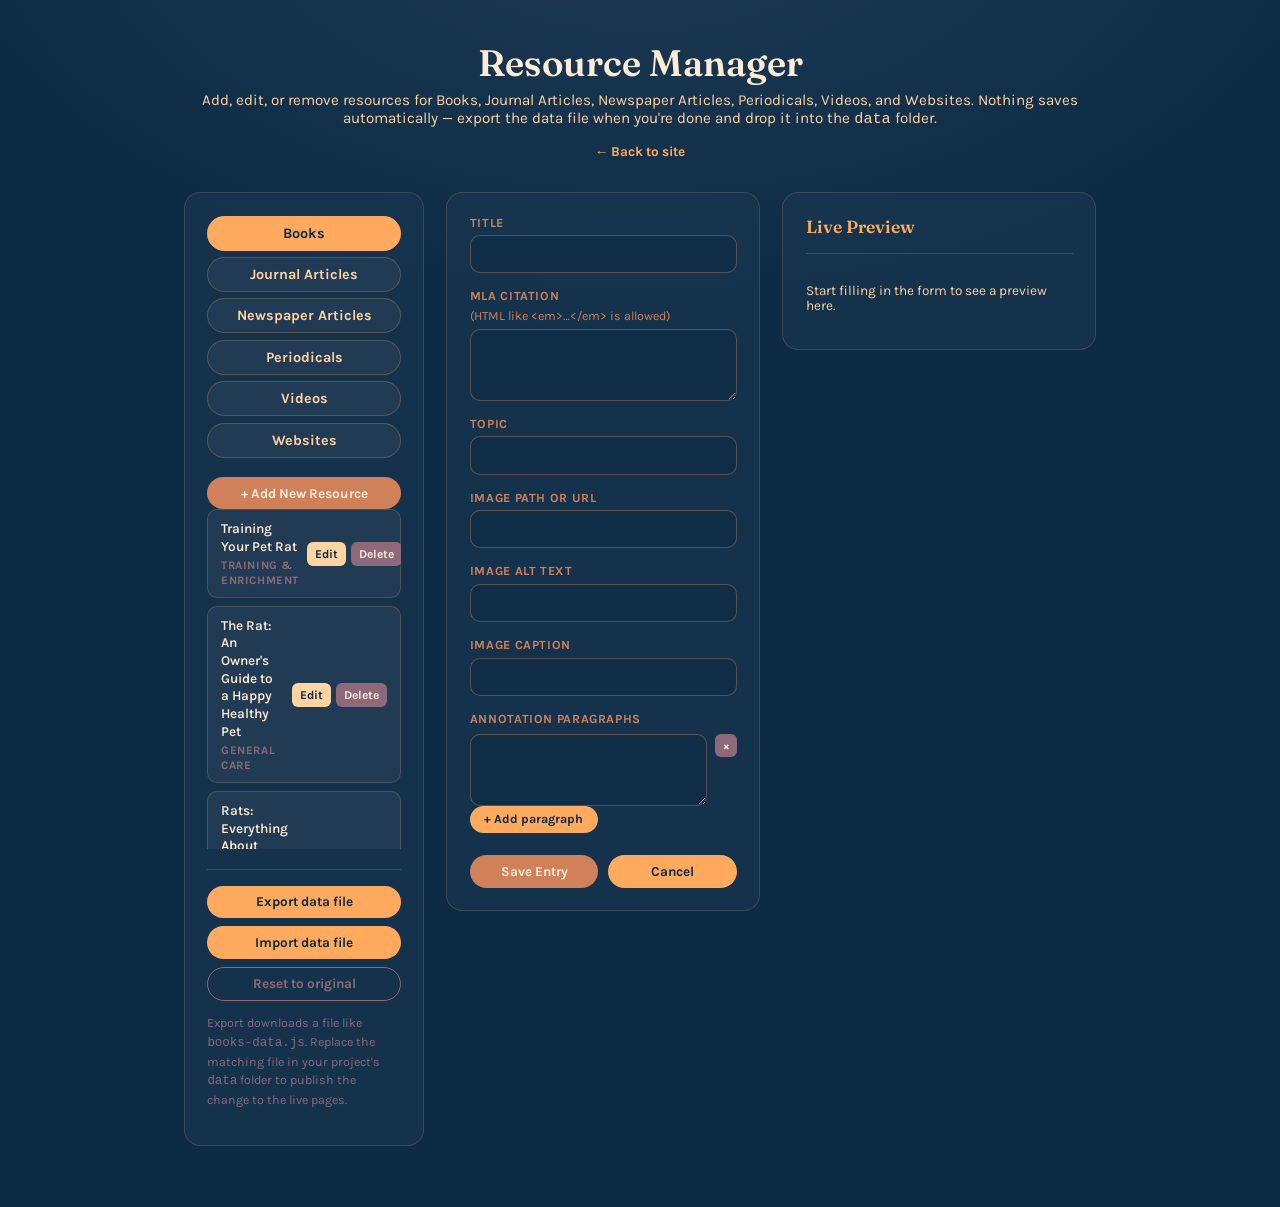
==== admin.html @ e924c76f "Add files via upload initial upload" ====
<!DOCTYPE html>
<html lang="en">
<head>
<meta charset="UTF-8">
<meta name="viewport" content="width=device-width, initial-scale=1.0">
<title>Resource Manager - Pet Rats & Working Rats</title>
<link rel="preconnect" href="https://fonts.googleapis.com">
<link rel="preconnect" href="https://fonts.gstatic.com" crossorigin>
<link href="https://fonts.googleapis.com/css2?family=Fraunces:opsz,wght@9..144,500;9..144,600;9..144,700&family=Karla:wght@400;500;700&display=swap" rel="stylesheet">
<link rel="stylesheet" href="styles.css">
<link rel="stylesheet" href="admin.css">
</head>
<body>

<div class="page">

  <div class="admin-header">
    <h1>Resource Manager</h1>
    <p>Add, edit, or remove resources for Books, Journal Articles, Newspaper Articles, Periodicals, Videos, and Websites. Nothing saves automatically &mdash; export the data file when you're done and drop it into the <code>data</code> folder.</p>
    <a href="index.html">&larr; Back to site</a>
  </div>

  <div class="admin-layout">

    <aside class="admin-sidebar">

      <div class="category-tabs" id="category-tabs">
        <button type="button" class="cat-tab active" data-cat="books">Books</button>
        <button type="button" class="cat-tab" data-cat="articles">Journal Articles</button>
        <button type="button" class="cat-tab" data-cat="newspaper">Newspaper Articles</button>
        <button type="button" class="cat-tab" data-cat="periodicals">Periodicals</button>
        <button type="button" class="cat-tab" data-cat="videos">Videos</button>
        <button type="button" class="cat-tab" data-cat="websites">Websites</button>
      </div>

      <button type="button" id="add-new-btn" class="admin-btn primary">+ Add New Resource</button>

      <ul class="entry-list" id="entry-list"></ul>

      <div class="admin-actions">
        <button type="button" id="export-btn" class="admin-btn">Export data file</button>
        <label class="admin-btn file-label">
          Import data file
          <input type="file" id="import-input" accept=".js" hidden>
        </label>
        <button type="button" id="reset-btn" class="admin-btn danger">Reset to original</button>
      </div>

      <p class="admin-note">
        Export downloads a file like <code>books-data.js</code>. Replace the matching file in
        your project's <code>data</code> folder to publish the change to the live pages.
      </p>

    </aside>

    <main class="admin-form-panel">
      <form id="entry-form">

        <label for="f-title">Title
          <input type="text" id="f-title" required>
        </label>

        <label for="f-citation">MLA Citation <span style="font-weight:400; text-transform:none; letter-spacing:normal;">(HTML like &lt;em&gt;&hellip;&lt;/em&gt; is allowed)</span>
          <textarea id="f-citation" rows="3" required></textarea>
        </label>

        <label for="f-topic">Topic
          <input type="text" id="f-topic" required>
        </label>

        <label for="f-image">Image path or URL
          <input type="text" id="f-image" required>
        </label>

        <label for="f-alt">Image alt text
          <input type="text" id="f-alt" required>
        </label>

        <label for="f-caption">Image caption
          <input type="text" id="f-caption" required>
        </label>

        <div>
          <label style="margin-bottom:0.5rem;">Annotation paragraphs</label>
          <div id="paragraph-list"></div>
          <button type="button" id="add-paragraph-btn" class="admin-btn small">+ Add paragraph</button>
        </div>

        <div class="form-buttons">
          <button type="submit" class="admin-btn primary">Save Entry</button>
          <button type="button" id="cancel-btn" class="admin-btn">Cancel</button>
        </div>

      </form>
    </main>

    <section class="admin-preview">
      <h2>Live Preview</h2>
      <div id="preview-container"></div>
    </section>

  </div>

</div>

<script src="data/books-data.js"></script>
<script src="data/articles-data.js"></script>
<script src="data/newspaper-data.js"></script>
<script src="data/periodicals-data.js"></script>
<script src="data/videos-data.js"></script>
<script src="data/websites-data.js"></script>
<script src="resource-render.js"></script>
<script src="admin.js"></script>

</body>
</html>
---- styles.css ----
:root{
    --ink-deep:      #0d2b45;
    --ink-slate:     #203c56;
    --plum:          #544e68;
    --mauve:         #8d697a;
    --clay:          #d08159;
    --amber:         #ffaa5e;
    --peach:         #ffd4a3;
    --cream:         #ffecd6;
  }

  *{ box-sizing:border-box; }

  html,body{
    margin:0;
    padding:0;
    min-height:100vh;
    background:
      radial-gradient(1200px 700px at 50% -10%, var(--ink-slate) 0%, var(--ink-deep) 60%),
      var(--ink-deep);
    color: var(--cream);
    font-family:'Karla', sans-serif;
    display:flex;
    justify-content:center;
  }

  .page{
    width:100%;
    max-width:960px;
    margin:0 auto;
    padding:2.5rem 1.5rem 4rem;
  }

  h1,h2,h3,
  .brand,
  .nav a{
    font-family:'Fraunces', serif;
  }

  /* ---------- Header / hero image ---------- */

  .hero{
    position:relative;
    width:100%;
    height:clamp(280px, 44vw, 500px);
    border-radius:22px;
    overflow:hidden;
    box-shadow: 0 20px 45px -18px rgba(0,0,0,0.65);
    border:1px solid rgba(255,212,163,0.15);
  }

  .hero img{
    width:100%;
    height:100%;
    object-fit:cover;
    object-position: 30% 50%;
    display:block;
    filter: saturate(1.05) contrast(1.02);
  }

  .hero::after{
    content:"";
    position:absolute;
    inset:0;
    background: linear-gradient(
      to top,
      rgba(13,43,69,0.95) 0%,
      rgba(13,43,69,0.75) 22%,
      rgba(13,43,69,0.15) 55%,
      rgba(13,43,69,0) 75%
    );
  }

  .hero-title{
    position:absolute;
    left:0;
    right:0;
    bottom:0;
    padding: 2.4rem 2rem 1.4rem;
    z-index:2;
    text-align:center;
  }

  .hero-title .eyebrow{
    display:inline-block;
    font-family:'Karla', sans-serif;
    font-weight:700;
    letter-spacing:0.18em;
    text-transform:uppercase;
    font-size:0.7rem;
    color: var(--amber);
    margin-bottom:0.6rem;
  }

  .hero-title h1{
    margin:0;
    font-weight:600;
    font-size: clamp(1.9rem, 4.4vw, 2.9rem);
    line-height:1.1;
    color: var(--cream);
    text-shadow: 0 2px 18px rgba(0,0,0,0.5);
  }

  .hero-title .sub{
    margin:0.55rem 0 0;
    font-family:'Karla', sans-serif;
    font-size:0.95rem;
    color: var(--peach);
    opacity:0.9;
  }

  /* ---------- Navigation ---------- */

  nav.nav{
    display:flex;
    justify-content:center;
    align-items:center;
    flex-wrap:wrap;
    gap: 0.3rem;
    margin: 1.5rem auto 0;
    padding: 0.5rem;
    max-width: fit-content;
    background: rgba(255,236,214,0.05);
    border: 1px solid rgba(255,170,94,0.25);
    border-radius: 999px;
  }

  .nav a{
    position:relative;
    display:inline-block;
    padding: 0.55rem 1.1rem;
    color: var(--peach);
    text-decoration:none;
    font-weight:600;
    font-size:0.98rem;
    letter-spacing:0.01em;
    border-radius:999px;
    transition: color 0.2s ease, background 0.2s ease;
  }

  .nav a:hover,
  .nav a:focus-visible{
    color: var(--ink-deep);
    background: var(--amber);
    outline: none;
  }

  .nav a:focus-visible{
    box-shadow: 0 0 0 3px var(--ink-deep), 0 0 0 5px var(--amber);
  }

  .nav .current{
    color: var(--ink-deep);
    background: var(--cream);
  }

  /* ---------- Claw-mark divider (signature element) ---------- */

  .scratch-divider{
    display:flex;
    justify-content:center;
    gap: 1.4rem;
    margin: 2.4rem 0 2.1rem;
    opacity:0.85;
  }
  .scratch-divider span{
    width:2px;
    height: 22px;
    border-radius: 2px;
    background: linear-gradient(to bottom, transparent, var(--mauve) 30%, var(--clay) 70%, transparent);
    transform: rotate(8deg);
  }
  .scratch-divider span:nth-child(2){ height:30px; transform: rotate(-3deg); }
  .scratch-divider span:nth-child(3){ height:18px; transform: rotate(14deg); }
  .scratch-divider span:nth-child(4){ height:26px; transform: rotate(-10deg); }

  /* ---------- Main content ---------- */

  body.page-index main.content{
    background:none;
    border:none;
    padding:0;
    display:grid;
    grid-template-columns: minmax(0, 1.8fr) minmax(0, 1fr);
    gap: 2.2rem;
    align-items:start;
  }

  body.page-index main.content::after{
    content:none;
  }

  .col{
    background: rgba(32,60,86,0.45);
    border: 1px solid rgba(141,105,122,0.35);
    border-radius: 16px;
    padding: 1.8rem 1.9rem;
  }

  .col.aside{
    background: rgba(84,78,104,0.28);
    border-color: rgba(208,129,89,0.3);
  }

  .col h2{
    margin:0 0 0.3rem;
    font-weight:600;
    font-size:1.5rem;
    color: var(--cream);
  }

  .col .kicker{
    font-family:'Karla', sans-serif;
    font-size:0.72rem;
    font-weight:700;
    letter-spacing:0.15em;
    text-transform:uppercase;
    color: var(--clay);
    margin-bottom:0.5rem;
    display:block;
  }

  .col p{
    line-height:1.65;
    color: var(--peach);
    font-size:0.98rem;
    margin: 0.8rem 0;
  }

  .col p:first-of-type{ margin-top: 0.9rem; }

  .col a{
    color: var(--amber);
    text-decoration:none;
    border-bottom: 1px solid rgba(255,170,94,0.4);
    transition: color 0.2s ease, border-color 0.2s ease;
  }

  .col a:hover,
  .col a:focus-visible{
    color: var(--peach);
    border-color: var(--peach);
    outline:none;
  }

  .col a:focus-visible{
    box-shadow: 0 0 0 3px var(--ink-deep), 0 0 0 5px var(--amber);
    border-radius:3px;
  }

  .col h3{
    margin: 1.4rem 0 0.4rem;
    font-size:1.08rem;
    font-weight:600;
    color: var(--amber);
  }

  .tag-row{
    display:flex;
    flex-wrap:wrap;
    gap:0.5rem;
    margin-top:1rem;
  }

  .tag{
    font-family:'Karla', sans-serif;
    font-size:0.78rem;
    font-weight:700;
    padding: 0.3rem 0.75rem;
    border-radius:999px;
    background: rgba(255,170,94,0.15);
    border:1px solid rgba(255,170,94,0.4);
    color: var(--amber);
  }

  .col ul{
    list-style:none;
    margin: 0.9rem 0 0;
    padding:0;
  }
  .col li{
    position:relative;
    padding-left:1.3rem;
    margin-bottom:0.85rem;
    line-height:1.5;
    color: var(--peach);
    font-size:0.94rem;
  }
  .col li::before{
    content:"";
    position:absolute;
    left:0;
    top:0.45em;
    width:8px;
    height:8px;
    background: var(--clay);
    border-radius:2px;
    transform: rotate(45deg);
  }

  footer{
    text-align:center;
    margin-top:2.6rem;
    color: var(--mauve);
    font-size:0.82rem;
  }

  footer a{
    color: var(--amber);
    font-weight:700;
    text-decoration:none;
  }

  footer a:hover,
  footer a:focus-visible{
    text-decoration:underline;
    color: var(--peach);
    outline:none;
  }

  /* ---------- Responsive ---------- */

  @media (max-width: 680px){
    body.page-index main.content{ grid-template-columns: 1fr; }
    .nav a{ padding:0.5rem 0.85rem; font-size:0.9rem; }
  }

  /* ---------- Main content: category cards ---------- */

  body.page-categories main.content{
    background:none;
    border:none;
    padding:0;
  }

  .content-heading{
    text-align:center;
    margin-bottom: 2rem;
  }

  .content-heading .kicker{
    font-family:'Karla', sans-serif;
    font-size:0.72rem;
    font-weight:700;
    letter-spacing:0.15em;
    text-transform:uppercase;
    color: var(--clay);
    display:block;
    margin-bottom:0.5rem;
  }

  .content-heading h1{
    margin:0;
    font-weight:600;
    font-size: clamp(1.7rem, 3.4vw, 2.3rem);
    color: var(--cream);
  }

  .content-heading p{
    margin: 0.7rem auto 0;
    max-width: 46ch;
    color: var(--peach);
    line-height:1.6;
    font-size:0.98rem;
  }

  body.page-search .content-heading p{
    max-width: none;
    margin-left: 0;
    margin-right: 0;
    text-align: left;
  }

  .card-grid{
    display:grid;
    grid-template-columns: repeat(2, 1fr);
    gap: 1.6rem;
  }

  .card{
    display:flex;
    flex-direction:column;
    background: rgba(32,60,86,0.45);
    border: 1px solid rgba(141,105,122,0.35);
    border-radius: 16px;
    overflow:hidden;
    color: inherit;
    transition: transform 0.2s ease, border-color 0.2s ease, box-shadow 0.2s ease;
  }

  .card:hover{
    transform: translateY(-4px);
    border-color: rgba(255,170,94,0.55);
    box-shadow: 0 18px 34px -18px rgba(0,0,0,0.55);
  }

  .card-image{
    position:relative;
    height: 150px;
    display:flex;
    align-items:center;
    justify-content:center;
    background: linear-gradient(160deg, var(--plum) 0%, var(--ink-slate) 100%);
    border-bottom: 1px solid rgba(255,170,94,0.25);
  }

  .card-image svg{
    width: 64px;
    height: 64px;
  }

  .card-body{
    padding: 1.3rem 1.4rem 1.5rem;
  }

  .card-body h2{
    margin: 0 0 0.4rem;
    font-weight:600;
    font-size:1.25rem;
    color: var(--cream);
  }

  .card-body p{
    margin:0;
    font-size:0.92rem;
    line-height:1.55;
    color: var(--peach);
  }

  .card-body .go{
    display:inline-block;
    margin-top:0.8rem;
    font-family:'Karla', sans-serif;
    font-weight:700;
    font-size:0.8rem;
    letter-spacing:0.05em;
    text-transform:uppercase;
    color: var(--amber);
    text-decoration:none;
    border-radius:4px;
    transition: color 0.2s ease;
  }

  .card-body .go:hover,
  .card-body .go:focus-visible{
    color: var(--peach);
    outline:none;
    text-decoration:underline;
  }

  .card-body .go:focus-visible{
    box-shadow: 0 0 0 3px var(--ink-deep), 0 0 0 5px var(--amber);
    text-decoration:none;
  }

  @media (max-width: 620px){
    .nav a{ padding:0.5rem 0.85rem; font-size:0.9rem; }
    .card-grid{ grid-template-columns: 1fr; }
  }

  /* ---------- Main content: single resource card ---------- */

  main.content{
    background: rgba(32,60,86,0.45);
    border: 1px solid rgba(141,105,122,0.35);
    border-radius: 16px;
    padding: 2.1rem 2.3rem 2.4rem;
  }

  main.content::after{
    content:"";
    display:table;
    clear:both;
  }

  .page-title{
    margin: 0 0 1.7rem;
    font-weight:600;
    font-size: clamp(1.8rem, 3.6vw, 2.4rem);
    line-height:1.2;
    color: var(--cream);
    text-align:center;
  }

  .resource-entry{
    padding-top: 2.2rem;
    margin-top: 2.2rem;
    border-top: 1px solid rgba(255,170,94,0.2);
  }

  .resource-entry:first-of-type{
    padding-top: 0;
    margin-top: 0;
    border-top: none;
  }

  .resource-entry::after{
    content:"";
    display:table;
    clear:both;
  }

  .resource-title{
    margin: 0 0 1.1rem;
    font-weight:600;
    font-size: clamp(1.3rem, 2.6vw, 1.7rem);
    line-height:1.25;
    color: var(--cream);
  }

  .citation{
    font-family:'Karla', sans-serif;
    font-size:0.96rem;
    line-height:1.7;
    color: var(--peach);
    background: rgba(255,236,214,0.06);
    border-left: 3px solid var(--clay);
    padding: 0.9rem 1.1rem;
    margin: 0 0 1.3rem;
  }

  .citation .label{
    display:block;
    font-weight:700;
    letter-spacing:0.13em;
    text-transform:uppercase;
    font-size:0.68rem;
    color: var(--clay);
    margin-bottom:0.5rem;
  }

  .citation .citation-text{
    display:block;
    text-indent:-1.4rem;
    padding-left:1.4rem;
  }

  .category-field{
    display:flex;
    align-items:center;
    gap:0.6rem;
    margin-bottom:1.6rem;
    font-size:0.92rem;
  }

  .category-field .label{
    font-weight:700;
    letter-spacing:0.1em;
    text-transform:uppercase;
    font-size:0.7rem;
    color: var(--mauve);
  }

  .category-field .value{
    display:inline-block;
    font-family:'Karla', sans-serif;
    font-weight:700;
    font-size:0.85rem;
    color: var(--ink-deep);
    background: var(--amber);
    padding: 0.3rem 0.9rem;
    border-radius:999px;
  }

  .resource-image{
    float:right;
    width: 220px;
    max-width: 40%;
    margin: 0 0 1.2rem 1.6rem;
    border-radius: 12px;
    overflow:hidden;
    border: 1px solid rgba(255,170,94,0.3);
    box-shadow: 0 14px 30px -14px rgba(0,0,0,0.6);
  }

  .resource-image img{
    display:block;
    width:100%;
    height:auto;
  }

  .resource-image figcaption{
    font-family:'Karla', sans-serif;
    font-size:0.72rem;
    color: var(--mauve);
    text-align:center;
    padding: 0.5rem 0.6rem 0.6rem;
    background: rgba(13,43,69,0.6);
  }

  .annotation .kicker{
    font-family:'Karla', sans-serif;
    font-size:0.72rem;
    font-weight:700;
    letter-spacing:0.15em;
    text-transform:uppercase;
    color: var(--clay);
    margin-bottom:0.5rem;
    display:block;
  }

  .annotation h3{
    margin: 0 0 0.6rem;
    font-weight:600;
    font-size:1.15rem;
    color: var(--amber);
  }

  .annotation p{
    line-height:1.7;
    color: var(--peach);
    font-size:0.98rem;
    margin: 0 0 0.9rem;
  }

  /* ---------- Links within resource entries (citations, annotations, captions) ---------- */

  .resource-entry a{
    color: var(--amber);
    text-decoration:none;
    border-bottom: 1px solid rgba(255,170,94,0.4);
    transition: color 0.2s ease, border-color 0.2s ease;
  }

  .resource-entry a:hover,
  .resource-entry a:focus-visible{
    color: var(--peach);
    border-color: var(--peach);
    outline:none;
  }

  .resource-entry a:focus-visible{
    box-shadow: 0 0 0 3px var(--ink-deep), 0 0 0 5px var(--amber);
    border-radius:3px;
  }

  @media (max-width: 560px){
    .nav a{ padding:0.5rem 0.85rem; font-size:0.9rem; }
    .resource-image{
      float:none;
      width:100%;
      max-width:100%;
      margin: 0 0 1.4rem 0;
    }
    .citation .citation-text{
      text-indent:0;
      padding-left:0;
    }
  }

  /* ---------- Team section ---------- */

  .team-heading{
    margin: 0 0 1.2rem;
    font-weight:600;
    font-size: clamp(1.2rem, 2.4vw, 1.5rem);
    color: var(--amber);
    text-align:center;
  }

  .team-grid{
    display:grid;
    grid-template-columns: 1fr 1fr;
    gap: 1.4rem;
    margin-bottom: 2.4rem;
  }

  .team-card{
    text-align:center;
    padding: 1.6rem 1.4rem;
    background: rgba(255,236,214,0.05);
    border: 1px solid rgba(255,170,94,0.25);
    border-radius: 14px;
  }

  .team-avatar{
    width: 56px;
    height: 56px;
    margin: 0 auto 0.9rem;
    border-radius: 50%;
    background: linear-gradient(160deg, var(--clay) 0%, var(--plum) 100%);
    display:flex;
    align-items:center;
    justify-content:center;
    font-family:'Fraunces', serif;
    font-weight:600;
    font-size:1.3rem;
    color: var(--cream);
    border: 1px solid rgba(255,170,94,0.4);
  }

  .team-name{
    margin: 0 0 0.25rem;
    font-weight:600;
    font-size:1.15rem;
    color: var(--cream);
  }

  .team-role{
    margin: 0 0 0.9rem;
    font-family:'Karla', sans-serif;
    font-size:0.72rem;
    font-weight:700;
    letter-spacing:0.12em;
    text-transform:uppercase;
    color: var(--mauve);
  }

  .team-email{
    display:inline-block;
    font-family:'Karla', sans-serif;
    font-size:0.9rem;
    font-weight:700;
    color: var(--amber);
    text-decoration:none;
    border-bottom: 1px solid transparent;
    transition: color 0.2s ease, border-color 0.2s ease;
  }

  .team-email:hover,
  .team-email:focus-visible{
    color: var(--peach);
    border-color: var(--peach);
    outline:none;
  }

  .team-email:focus-visible{
    box-shadow: 0 0 0 3px var(--ink-deep), 0 0 0 5px var(--amber);
    border-radius:3px;
  }

  /* ---------- Contact form ---------- */

  .form-section{
    padding-top: 2.2rem;
    border-top: 1px solid rgba(255,170,94,0.2);
  }

  .contact-form{
    display:flex;
    flex-direction:column;
    gap: 1.2rem;
    max-width: 560px;
    margin: 0 auto;
  }

  .form-row{
    display:grid;
    grid-template-columns: 1fr 1fr;
    gap: 1.2rem;
  }

  .field{
    display:flex;
    flex-direction:column;
    gap: 0.4rem;
  }

  .field label{
    font-family:'Karla', sans-serif;
    font-size:0.75rem;
    font-weight:700;
    letter-spacing:0.1em;
    text-transform:uppercase;
    color: var(--clay);
  }

  .field input,
  .field textarea{
    font-family:'Karla', sans-serif;
    font-size:0.95rem;
    color: var(--cream);
    background: rgba(13,43,69,0.55);
    border: 1px solid rgba(255,170,94,0.3);
    border-radius: 10px;
    padding: 0.7rem 0.9rem;
    resize: vertical;
  }

  .field input::placeholder,
  .field textarea::placeholder{
    color: rgba(255,236,214,0.4);
  }

  .field input:focus,
  .field textarea:focus{
    outline: none;
    border-color: var(--amber);
    box-shadow: 0 0 0 3px rgba(255,170,94,0.2);
  }

  .submit-btn{
    align-self:center;
    margin-top: 0.4rem;
    font-family:'Karla', sans-serif;
    font-weight:700;
    font-size:0.95rem;
    letter-spacing:0.02em;
    color: var(--ink-deep);
    background: var(--amber);
    border: none;
    padding: 0.8rem 2.2rem;
    border-radius: 999px;
    cursor: pointer;
    transition: background 0.2s ease, transform 0.15s ease;
  }

  .submit-btn:hover{
    background: var(--peach);
    transform: translateY(-1px);
  }

  .submit-btn:focus-visible{
    outline:none;
    box-shadow: 0 0 0 3px var(--ink-deep), 0 0 0 5px var(--amber);
  }

  @media (max-width: 560px){
    .nav a{ padding:0.5rem 0.85rem; font-size:0.9rem; }
    .team-grid{ grid-template-columns: 1fr; }
    .form-row{ grid-template-columns: 1fr; }
  }

  /* ---------- Main content: credits card grid ---------- */

  .credit-list{
    display:grid;
    grid-template-columns: repeat(3, 1fr);
    gap: 1.4rem;
  }

  .credit-entry{
    display:flex;
    flex-direction:column;
    background: rgba(32,60,86,0.45);
    border: 1px solid rgba(141,105,122,0.35);
    border-radius: 16px;
    overflow:hidden;
    transition: transform 0.2s ease, border-color 0.2s ease, box-shadow 0.2s ease;
  }

  .credit-entry:hover{
    transform: translateY(-4px);
    border-color: rgba(255,170,94,0.55);
    box-shadow: 0 18px 34px -18px rgba(0,0,0,0.55);
  }

  .credit-icon{
    display:flex;
    align-items:center;
    justify-content:center;
    height: 96px;
    background: linear-gradient(160deg, var(--plum) 0%, var(--ink-slate) 100%);
    border-bottom: 1px solid rgba(255,170,94,0.25);
  }

  .credit-icon svg{
    width: 44px;
    height: 44px;
  }

  .credit-entry .credit-body{
    display:flex;
    flex-direction:column;
    flex:1;
    padding: 1.3rem 1.4rem 1.5rem;
  }

  .credit-title{
    margin: 0 0 0.5rem;
    font-weight:600;
    font-size: 1.1rem;
    color: var(--cream);
  }

  .credit-url{
    display:inline-block;
    align-self:flex-start;
    margin-bottom: 0.8rem;
    font-family:'Karla', sans-serif;
    font-size:0.72rem;
    font-weight:700;
    letter-spacing:0.03em;
    color: var(--ink-deep);
    background: var(--amber);
    text-decoration:none;
    word-break: break-word;
    padding: 0.3rem 0.75rem;
    border-radius:999px;
    transition: background 0.2s ease, color 0.2s ease;
  }

  .credit-url:hover,
  .credit-url:focus-visible{
    background: var(--peach);
    color: var(--ink-deep);
    outline:none;
  }

  .credit-url:focus-visible{
    box-shadow: 0 0 0 3px var(--ink-deep), 0 0 0 5px var(--amber);
  }

  .credit-description{
    margin:0;
    line-height:1.6;
    color: var(--peach);
    font-size:0.92rem;
  }

  @media (max-width: 820px){
    .credit-list{ grid-template-columns: repeat(2, 1fr); }
  }

  @media (max-width: 560px){
    .nav a{ padding:0.5rem 0.85rem; font-size:0.9rem; }
    .credit-list{ grid-template-columns: 1fr; }
  }

  /* ---------- Main content: search strategies ---------- */

  .strategy-section{
    padding-top: 2.2rem;
    margin-top: 2.2rem;
    border-top: 1px solid rgba(255,170,94,0.2);
  }

  .strategy-section:first-of-type{
    padding-top: 0;
    margin-top: 0;
    border-top: none;
  }

  .strategy-section h2{
    margin: 0 0 0.9rem;
    font-weight:600;
    font-size: clamp(1.2rem, 2.4vw, 1.5rem);
    color: var(--amber);
  }

  .strategy-section p{
    line-height:1.7;
    color: var(--peach);
    font-size:0.98rem;
    margin: 0 0 1.3rem;
  }

  .strategy-example{
    text-align:center;
    margin: 0 0 1.3rem;
    padding: 1rem 1.4rem;
    background: rgba(255,236,214,0.06);
    border: 1px solid rgba(255,170,94,0.3);
    border-radius: 10px;
  }

  .strategy-grid{
    display:grid;
    grid-template-columns: repeat(auto-fit, minmax(240px, 1fr));
    gap: 1rem;
    margin: 0 0 1.3rem;
  }

  .strategy-grid .strategy-example{
    margin:0;
    text-align:left;
  }

  .strategy-example .label{
    display:block;
    font-family:'Karla', sans-serif;
    font-weight:700;
    letter-spacing:0.13em;
    text-transform:uppercase;
    font-size:0.65rem;
    color: var(--clay);
    margin-bottom:0.6rem;
  }

  .strategy-example code{
    display:block;
    font-family:'Karla', sans-serif;
    font-weight:700;
    font-size:1.1rem;
    letter-spacing:0.02em;
    color: var(--cream);
  }

  .strategy-example .result{
    display:block;
    font-family:'Karla', sans-serif;
    font-weight:400;
    font-size:0.85rem;
    line-height:1.5;
    color: var(--peach);
    margin-top:0.6rem;
    padding-top:0.6rem;
    border-top: 1px solid rgba(255,170,94,0.2);
  }

  @media (max-width: 560px){
    .nav a{ padding:0.5rem 0.85rem; font-size:0.9rem; }
    .strategy-example code{ font-size:0.98rem; }
    .strategy-grid{ grid-template-columns: 1fr; }
  }
---- admin.css ----
/* admin.css — styling for admin.html only. Kept separate from styles.css
   since this page is a backstage tool, not part of the public site template. */

.admin-header{
  text-align:center;
  margin-bottom: 2rem;
}

.admin-header h1{
  margin: 0 0 0.4rem;
  font-weight:600;
  font-size: clamp(1.7rem, 3.4vw, 2.3rem);
  color: var(--cream);
}

.admin-header p{
  margin: 0 0 0.8rem;
  color: var(--peach);
  font-size: 0.95rem;
}

.admin-header a{
  color: var(--amber);
  font-weight:700;
  text-decoration:none;
  font-size:0.85rem;
}

.admin-header a:hover{ text-decoration:underline; }

.admin-layout{
  display:grid;
  grid-template-columns: 240px 1fr 1fr;
  gap: 1.4rem;
  align-items:start;
}

.admin-sidebar,
.admin-form-panel,
.admin-preview{
  background: rgba(32,60,86,0.45);
  border: 1px solid rgba(141,105,122,0.35);
  border-radius: 16px;
  padding: 1.4rem;
}

.category-tabs{
  display:flex;
  flex-direction:column;
  gap:0.4rem;
  margin-bottom: 1.2rem;
}

.cat-tab{
  font-family:'Karla', sans-serif;
  font-weight:700;
  font-size:0.9rem;
  color: var(--peach);
  background: rgba(255,236,214,0.05);
  border: 1px solid rgba(255,170,94,0.25);
  border-radius: 999px;
  padding: 0.5rem 1rem;
  cursor:pointer;
  transition: background 0.2s ease, color 0.2s ease;
}

.cat-tab.active{
  background: var(--amber);
  color: var(--ink-deep);
}

.entry-list{
  list-style:none;
  margin: 0 0 1.2rem;
  padding:0;
  display:flex;
  flex-direction:column;
  gap:0.5rem;
  max-height: 340px;
  overflow-y:auto;
}

.entry-list li{
  display:flex;
  align-items:center;
  justify-content:space-between;
  gap:0.5rem;
  background: rgba(255,236,214,0.05);
  border: 1px solid rgba(255,170,94,0.2);
  border-radius: 10px;
  padding: 0.6rem 0.8rem;
  font-size:0.85rem;
}

.entry-list .entry-name{
  color: var(--cream);
  font-weight:600;
  line-height:1.3;
  flex:1;
}

.entry-list .entry-topic{
  display:block;
  color: var(--mauve);
  font-size:0.72rem;
  text-transform:uppercase;
  letter-spacing:0.05em;
  font-weight:700;
  margin-top:0.15rem;
}

.entry-list .entry-actions{
  display:flex;
  gap:0.3rem;
}

.icon-btn{
  font-family:'Karla', sans-serif;
  font-size:0.75rem;
  font-weight:700;
  color: var(--ink-deep);
  background: var(--peach);
  border:none;
  border-radius:6px;
  padding: 0.3rem 0.5rem;
  cursor:pointer;
}

.icon-btn.delete{
  background: var(--mauve);
  color: var(--cream);
}

.admin-actions{
  display:flex;
  flex-direction:column;
  gap:0.5rem;
  border-top: 1px solid rgba(255,170,94,0.2);
  padding-top: 1rem;
}

.admin-btn{
  display:inline-block;
  width:100%;
  text-align:center;
  font-family:'Karla', sans-serif;
  font-weight:700;
  font-size:0.85rem;
  color: var(--ink-deep);
  background: var(--amber);
  border:none;
  border-radius: 999px;
  padding: 0.55rem 1rem;
  cursor:pointer;
  transition: background 0.2s ease;
  box-sizing:border-box;
}

.admin-btn:hover{ background: var(--peach); }

.admin-btn.primary{ background: var(--clay); color: var(--cream); }
.admin-btn.primary:hover{ background: var(--mauve); }

.admin-btn.danger{ background: transparent; border: 1px solid var(--mauve); color: var(--mauve); }
.admin-btn.danger:hover{ background: rgba(141,105,122,0.2); }

.admin-btn.small{ width:auto; padding: 0.4rem 0.9rem; font-size:0.78rem; }

.file-label{ cursor:pointer; }

#entry-form{
  display:flex;
  flex-direction:column;
  gap:1rem;
}

#entry-form label{
  display:flex;
  flex-direction:column;
  gap:0.35rem;
  font-family:'Karla', sans-serif;
  font-size:0.78rem;
  font-weight:700;
  letter-spacing:0.05em;
  text-transform:uppercase;
  color: var(--clay);
}

#entry-form input[type="text"],
#entry-form textarea{
  font-family:'Karla', sans-serif;
  font-size:0.92rem;
  font-weight:400;
  text-transform:none;
  letter-spacing:normal;
  color: var(--cream);
  background: rgba(13,43,69,0.55);
  border: 1px solid rgba(255,170,94,0.3);
  border-radius: 10px;
  padding: 0.6rem 0.8rem;
  resize: vertical;
}

#entry-form input[type="text"]:focus,
#entry-form textarea:focus{
  outline:none;
  border-color: var(--amber);
  box-shadow: 0 0 0 3px rgba(255,170,94,0.2);
}

.paragraph-row{
  display:flex;
  gap:0.5rem;
  align-items:flex-start;
}

.paragraph-row textarea{ flex:1; }

.form-buttons{
  display:flex;
  gap:0.6rem;
  margin-top:0.4rem;
}

.form-buttons .admin-btn{ width:auto; flex:1; }

.admin-preview h2{
  margin:0 0 1rem;
  font-size:1.1rem;
  font-weight:600;
  color: var(--amber);
}

.admin-preview #preview-container{
  border-top: 1px solid rgba(255,170,94,0.2);
  padding-top: 1rem;
}

.admin-note{
  font-size:0.78rem;
  color: var(--mauve);
  line-height:1.5;
  margin-top: 0.8rem;
}

@media (max-width: 900px){
  .admin-layout{ grid-template-columns: 1fr; }
}
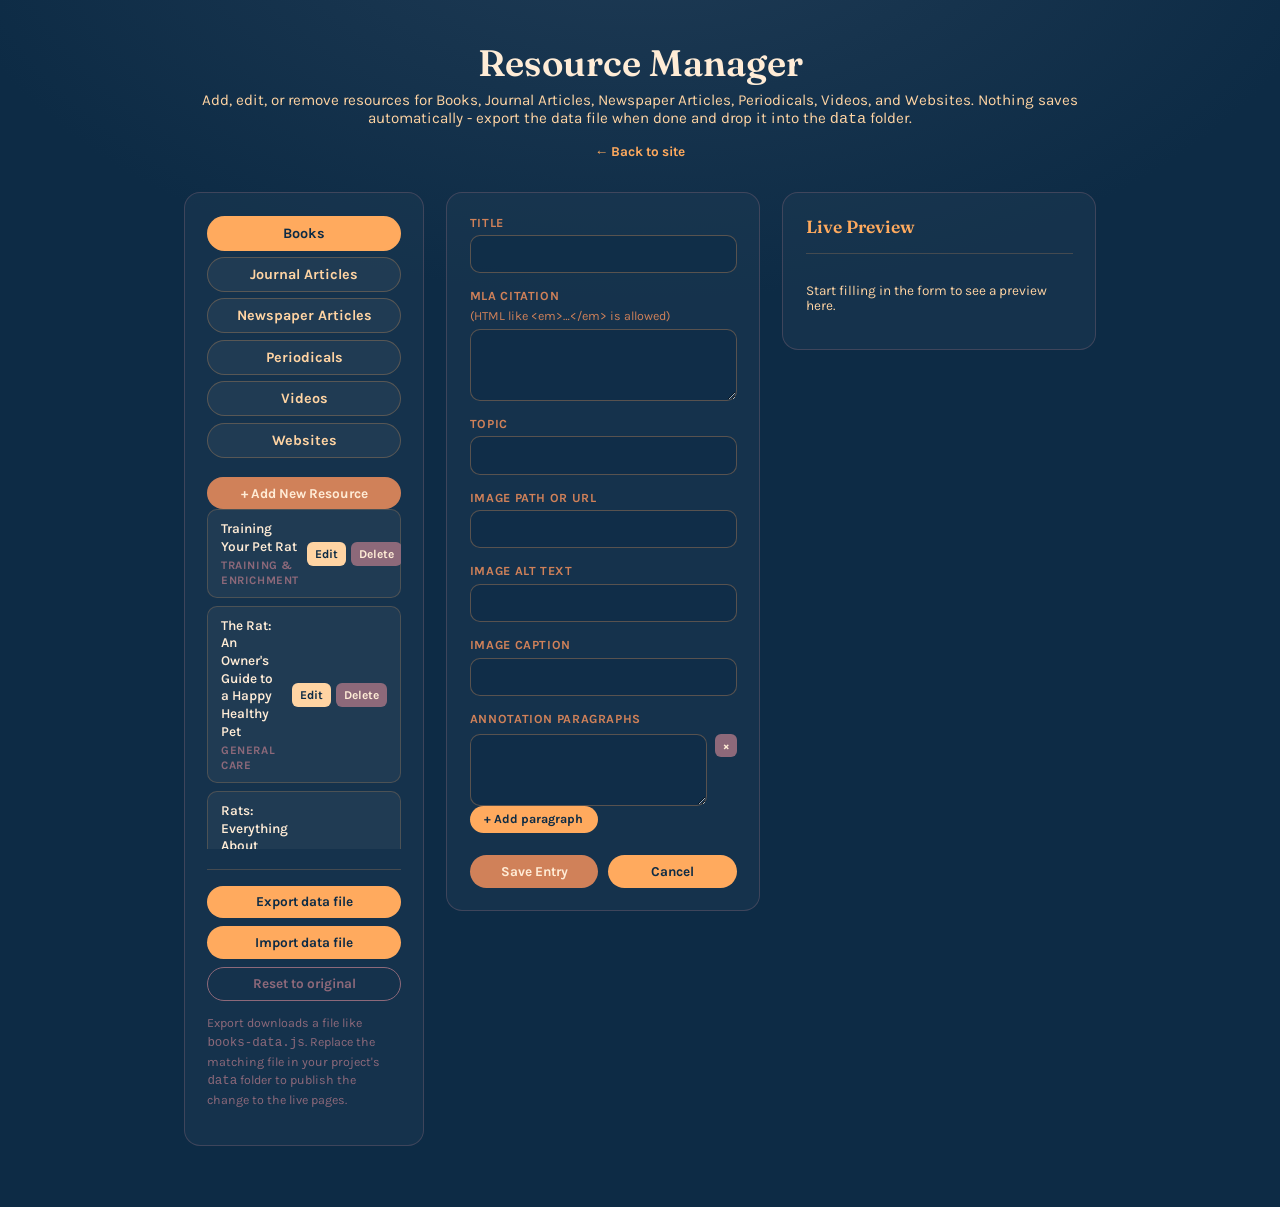
==== commit 15b4eac9: "Update admin.html" ====
--- a/admin.html
+++ b/admin.html
@@ -16,7 +16,7 @@
 
   <div class="admin-header">
     <h1>Resource Manager</h1>
-    <p>Add, edit, or remove resources for Books, Journal Articles, Newspaper Articles, Periodicals, Videos, and Websites. Nothing saves automatically &mdash; export the data file when you're done and drop it into the <code>data</code> folder.</p>
+    <p>Add, edit, or remove resources for Books, Journal Articles, Newspaper Articles, Periodicals, Videos, and Websites. Nothing saves automatically - export the data file when done and drop it into the <code>data</code> folder.</p>
     <a href="index.html">&larr; Back to site</a>
   </div>
 
